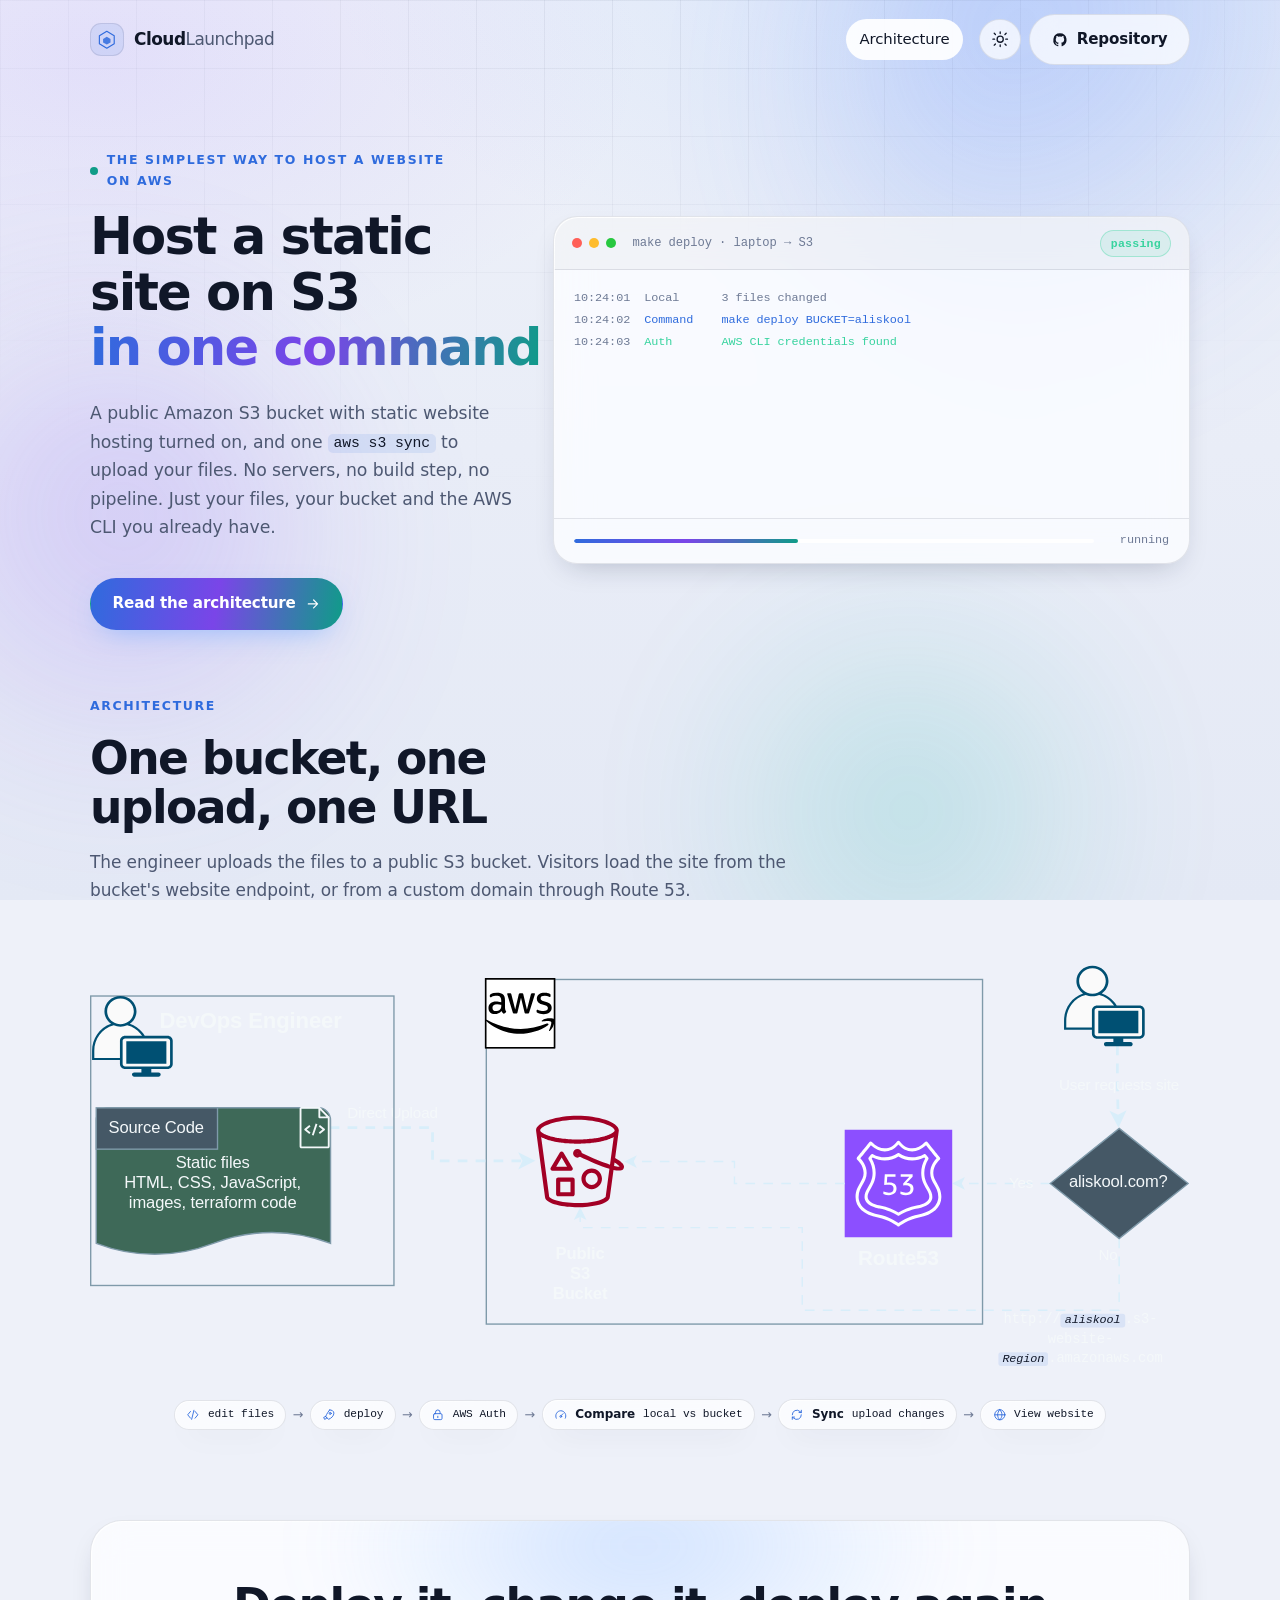
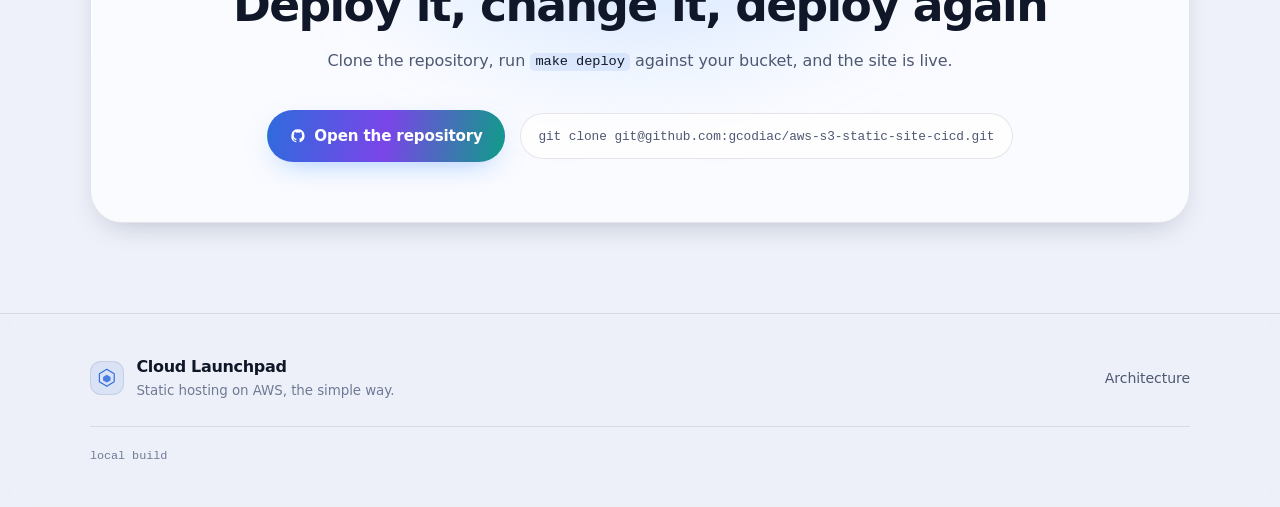
==== index.html @ 5f074f48 "feat: rewrite the site for direct S3 hosting Drop the Terraform, CloudFront and GitHub Actions conte" ====
<!DOCTYPE html>
<html lang="en" data-theme="dark">
<head>
  <meta charset="utf-8">
  <meta name="viewport" content="width=device-width, initial-scale=1">
  <title>Cloud Launchpad — Host a static site on S3 in one command</title>
  <meta name="description" content="Cloud Launchpad is a static site hosted on a public Amazon S3 bucket and deployed straight from your terminal with the AWS CLI.">
  <meta name="color-scheme" content="dark light">
  <meta name="theme-color" content="#070b16">

  <meta property="og:type" content="website">
  <meta property="og:title" content="Cloud Launchpad">
  <meta property="og:description" content="A static site hosted on a public S3 bucket and deployed with a single aws s3 sync command.">
  <meta property="og:image" content="assets/images/og-cover.png">
  <meta name="twitter:card" content="summary_large_image">

  <link rel="icon" href="assets/icons/favicon.svg" type="image/svg+xml">
  <link rel="stylesheet" href="css/styles.css">

  <!-- Resolve the theme before first paint so there is no flash of the wrong
       colour scheme. The full behaviour lives in js/app.js. -->
  <script>
    (function () {
      try {
        var stored = localStorage.getItem('cloud-launchpad:theme');
        var light = stored ? stored === 'light'
                           : window.matchMedia('(prefers-color-scheme: light)').matches;
        document.documentElement.setAttribute('data-theme', light ? 'light' : 'dark');
      } catch (e) { /* storage unavailable — keep the default */ }
    })();
  </script>
</head>
<body>
  <a class="skip-link" href="#main">Skip to main content</a>

  <!-- Icon sprite: every icon on the page is defined once and referenced with <use>. -->
  <svg class="sprite" aria-hidden="true" focusable="false" xmlns="http://www.w3.org/2000/svg">
    <symbol id="i-rocket" viewBox="0 0 24 24" fill="none" stroke="currentColor" stroke-width="1.6" stroke-linecap="round" stroke-linejoin="round">
      <path d="M13.5 3.5C17 3 21 5.5 21 9c0 5-4.5 9-9.5 11L9 17.5 6.5 15C8.5 10 12 5 13.5 3.5Z"/>
      <circle cx="14.5" cy="9.5" r="1.8"/><path d="M6.5 15 3 16.5 4.5 20l3.2-1.4M6.5 15l2.5 2.5"/>
    </symbol>
    <symbol id="i-shield" viewBox="0 0 24 24" fill="none" stroke="currentColor" stroke-width="1.6" stroke-linecap="round" stroke-linejoin="round">
      <path d="M12 3 5 6v5.5c0 4.3 2.9 8.2 7 9.5 4.1-1.3 7-5.2 7-9.5V6l-7-3Z"/><path d="m9 12 2 2 4-4"/>
    </symbol>
    <symbol id="i-globe" viewBox="0 0 24 24" fill="none" stroke="currentColor" stroke-width="1.6" stroke-linecap="round" stroke-linejoin="round">
      <circle cx="12" cy="12" r="9"/><path d="M3 12h18M12 3c2.5 2.6 3.8 5.7 3.8 9S14.5 18.4 12 21c-2.5-2.6-3.8-5.7-3.8-9S9.5 5.6 12 3Z"/>
    </symbol>
    <symbol id="i-code" viewBox="0 0 24 24" fill="none" stroke="currentColor" stroke-width="1.6" stroke-linecap="round" stroke-linejoin="round">
      <path d="m8 6-5 6 5 6M16 6l5 6-5 6M14 4l-4 16"/>
    </symbol>
    <symbol id="i-loop" viewBox="0 0 24 24" fill="none" stroke="currentColor" stroke-width="1.6" stroke-linecap="round" stroke-linejoin="round">
      <path d="M4 12a8 8 0 0 1 13.7-5.7L20 8M20 12a8 8 0 0 1-13.7 5.7L4 16"/><path d="M20 4v4h-4M4 20v-4h4"/>
    </symbol>
    <symbol id="i-lock" viewBox="0 0 24 24" fill="none" stroke="currentColor" stroke-width="1.6" stroke-linecap="round" stroke-linejoin="round">
      <rect x="4.5" y="10" width="15" height="10.5" rx="2.2"/><path d="M8 10V7.5a4 4 0 0 1 8 0V10M12 14.5v2.5"/>
    </symbol>
    <symbol id="i-gauge" viewBox="0 0 24 24" fill="none" stroke="currentColor" stroke-width="1.6" stroke-linecap="round" stroke-linejoin="round">
      <path d="M4 18a9 9 0 1 1 16 0"/><path d="m12 14 4-4"/><circle cx="12" cy="15" r="1.6"/>
    </symbol>
    <symbol id="i-branch" viewBox="0 0 24 24" fill="none" stroke="currentColor" stroke-width="1.6" stroke-linecap="round" stroke-linejoin="round">
      <circle cx="7" cy="5.5" r="2.2"/><circle cx="7" cy="18.5" r="2.2"/><circle cx="17" cy="9" r="2.2"/>
      <path d="M7 7.7v8.6M17 11.2c0 3-2.6 4.1-5.3 4.6"/>
    </symbol>
    <symbol id="i-sun" viewBox="0 0 24 24" fill="none" stroke="currentColor" stroke-width="1.7" stroke-linecap="round">
      <circle cx="12" cy="12" r="4"/><path d="M12 2.5v2.2M12 19.3v2.2M4.2 4.2l1.6 1.6M18.2 18.2l1.6 1.6M2.5 12h2.2M19.3 12h2.2M4.2 19.8l1.6-1.6M18.2 5.8l1.6-1.6"/>
    </symbol>
    <symbol id="i-moon" viewBox="0 0 24 24" fill="none" stroke="currentColor" stroke-width="1.7" stroke-linecap="round" stroke-linejoin="round">
      <path d="M20 14.5A8.5 8.5 0 0 1 9.5 4a8.5 8.5 0 1 0 10.5 10.5Z"/>
    </symbol>
    <symbol id="i-arrow" viewBox="0 0 24 24" fill="none" stroke="currentColor" stroke-width="1.8" stroke-linecap="round" stroke-linejoin="round">
      <path d="M5 12h13M13 6l6 6-6 6"/>
    </symbol>
    <symbol id="i-github" viewBox="0 0 24 24" fill="currentColor">
      <path d="M12 2a10 10 0 0 0-3.16 19.49c.5.09.68-.22.68-.48v-1.7c-2.78.6-3.37-1.34-3.37-1.34-.45-1.16-1.11-1.47-1.11-1.47-.91-.62.07-.61.07-.61 1 .07 1.53 1.03 1.53 1.03.9 1.53 2.36 1.09 2.94.83.09-.65.35-1.09.63-1.34-2.22-.25-4.56-1.11-4.56-4.94 0-1.09.39-1.98 1.03-2.68-.1-.25-.45-1.27.1-2.65 0 0 .84-.27 2.75 1.02a9.5 9.5 0 0 1 5 0c1.91-1.29 2.75-1.02 2.75-1.02.55 1.38.2 2.4.1 2.65.64.7 1.03 1.59 1.03 2.68 0 3.84-2.34 4.68-4.57 4.93.36.31.68.92.68 1.85v2.74c0 .27.18.58.69.48A10 10 0 0 0 12 2Z"/>
    </symbol>
  </svg>

  <div class="aurora" aria-hidden="true">
    <span class="aurora__blob aurora__blob--a"></span>
    <span class="aurora__blob aurora__blob--b"></span>
    <span class="aurora__blob aurora__blob--c"></span>
    <span class="aurora__grid"></span>
  </div>

  <header class="site-header" id="top">
    <div class="shell site-header__inner">
      <a class="brand" href="#top" aria-label="Cloud Launchpad, back to top">
        <span class="brand__mark" aria-hidden="true">
          <svg viewBox="0 0 32 32" fill="none" aria-hidden="true">
            <path d="M16 3.5 27 10v12L16 28.5 5 22V10l11-6.5Z" stroke="currentColor" stroke-width="1.7" stroke-linejoin="round"/>
            <path d="M16 11.5 21.5 15v5L16 23l-5.5-3v-5L16 11.5Z" fill="currentColor" opacity=".85"/>
          </svg>
        </span>
        <span class="brand__text">Cloud<span>Launchpad</span></span>
      </a>

      <nav class="nav" id="primary-nav" aria-label="Primary">
        <a href="#architecture">Architecture</a>
      </nav>

      <div class="site-header__actions">
        <button class="icon-btn" id="theme-toggle" type="button" aria-label="Switch to light theme" aria-pressed="false">
          <svg class="icon icon--sun" aria-hidden="true"><use href="#i-sun"></use></svg>
          <svg class="icon icon--moon" aria-hidden="true"><use href="#i-moon"></use></svg>
        </button>
        <a class="btn btn--ghost hide-sm" href="https://github.com/gcodiac/aws-s3-static-site-cicd" rel="noopener">
          <svg class="icon" aria-hidden="true"><use href="#i-github"></use></svg>
          <span>Repository</span>
        </a>
        <button class="icon-btn nav-toggle" id="nav-toggle" type="button" aria-expanded="false" aria-controls="primary-nav" aria-label="Open navigation">
          <span class="nav-toggle__bars" aria-hidden="true"><i></i><i></i><i></i></span>
        </button>
      </div>
    </div>
  </header>

  <main id="main">

    <!-- ───────────────────────── Hero ───────────────────────── -->
    <section class="hero" aria-labelledby="hero-title">
      <div class="shell hero__inner">
        <div class="hero__copy reveal">
          <p class="eyebrow"><span class="pulse" aria-hidden="true"></span> The simplest way to host a website on AWS</p>
          <h1 id="hero-title">
            Host a static site on S3
            <span class="gradient-text">in&nbsp;one&nbsp;command</span>
          </h1>
          <p class="lede">
            A public Amazon S3 bucket with static website hosting turned on, and one
            <code>aws s3 sync</code> to upload your files. No servers, no build step, no pipeline.
            Just your files, your bucket and the AWS CLI you already have.
          </p>
          <div class="hero__cta">
            <a class="btn btn--primary" href="#architecture">
              <span>Read the architecture</span>
              <svg class="icon" aria-hidden="true"><use href="#i-arrow"></use></svg>
            </a>
          </div>
        </div>

        <div class="hero__visual reveal" data-reveal-delay="120">
          <div class="glass console" data-tilt>
            <div class="console__chrome">
              <span class="dot dot--red"></span><span class="dot dot--amber"></span><span class="dot dot--green"></span>
              <span class="console__title">make deploy · laptop → S3</span>
              <span class="badge badge--ok">passing</span>
            </div>
            <pre class="console__body" id="deploy-log" aria-live="polite" aria-label="Simulated deployment log"></pre>
            <div class="console__foot">
              <div class="progress"><span class="progress__bar" id="deploy-progress"></span></div>
              <span class="console__meta" id="deploy-status">idle</span>
            </div>
          </div>
        </div>
      </div>
    </section>

    <!-- ───────────────────────── Architecture ───────────────────────── -->
    <section class="section" id="architecture" aria-labelledby="architecture-title">
      <div class="shell">
        <header class="section__head reveal">
          <p class="eyebrow">Architecture</p>
          <h2 id="architecture-title">One bucket, one upload, one URL</h2>
          <p class="section__sub">
            The engineer uploads the files to a public S3 bucket. Visitors load the site from the
            bucket's website endpoint, or from a custom domain through Route 53.
          </p>
        </header>

        <figure class="arch__figure reveal">
          <div class="diagram--img" id="arch-diagram" role="button" tabindex="0" aria-label="Enlarge the architecture diagram" title="Click to enlarge">
            <img src="assets/images/architecture.svg" width="798" height="292" loading="lazy"
                 alt="Architecture: a DevOps engineer uploads static files directly to a public S3 bucket. A visitor requests the site, either through Route 53 for a custom domain or straight to the S3 website endpoint.">
          </div>
        </figure>

        <ul class="pills reveal" role="list">
          <li class="pill glass">
            <svg class="icon" aria-hidden="true"><use href="#i-code"></use></svg>
            <span>edit files</span>
          </li>
          <li class="pill-arrow" aria-hidden="true">→</li>
          <li class="pill glass">
            <svg class="icon" aria-hidden="true"><use href="#i-rocket"></use></svg>
            <span>deploy</span>
          </li>
          <li class="pill-arrow" aria-hidden="true">→</li>
          <li class="pill glass">
            <svg class="icon" aria-hidden="true"><use href="#i-lock"></use></svg>
            <span>AWS Auth</span>
          </li>
          <li class="pill-arrow" aria-hidden="true">→</li>
          <li class="pill glass">
            <svg class="icon" aria-hidden="true"><use href="#i-gauge"></use></svg>
            <b>Compare</b><span>local vs bucket</span>
          </li>
          <li class="pill-arrow" aria-hidden="true">→</li>
          <li class="pill glass">
            <svg class="icon" aria-hidden="true"><use href="#i-loop"></use></svg>
            <b>Sync</b><span>upload changes</span>
          </li>
          <li class="pill-arrow" aria-hidden="true">→</li>
          <li class="pill glass">
            <svg class="icon" aria-hidden="true"><use href="#i-globe"></use></svg>
            <span>View website</span>
          </li>
      
        </ul>
      </div>
    </section>

    <!-- ───────────────────────── CTA ───────────────────────── -->
    <section class="cta" aria-labelledby="cta-title">
      <div class="shell">
        <div class="glass cta__panel reveal">
          <span class="cta__glow" aria-hidden="true"></span>
          <h2 id="cta-title">Deploy it, change it, deploy again</h2>
          <p>Clone the repository, run <code>make deploy</code> against your bucket, and the site is live.</p>
          <div class="cta__actions">
            <a class="btn btn--primary" href="https://github.com/gcodiac/aws-s3-static-site-cicd" rel="noopener">
              <svg class="icon" aria-hidden="true"><use href="#i-github"></use></svg>
              <span>Open the repository</span>
            </a>
            <code class="cta__code mono">git clone git@github.com:gcodiac/aws-s3-static-site-cicd.git</code>
          </div>
        </div>
      </div>
    </section>
  </main>

  <footer class="site-footer">
    <div class="shell site-footer__inner">
      <div class="site-footer__brand">
        <span class="brand__mark" aria-hidden="true">
          <svg viewBox="0 0 32 32" fill="none" aria-hidden="true">
            <path d="M16 3.5 27 10v12L16 28.5 5 22V10l11-6.5Z" stroke="currentColor" stroke-width="1.7" stroke-linejoin="round"/>
            <path d="M16 11.5 21.5 15v5L16 23l-5.5-3v-5L16 11.5Z" fill="currentColor" opacity=".85"/>
          </svg>
        </span>
        <div>
          <p class="site-footer__title">Cloud Launchpad</p>
          <p class="site-footer__note">Static hosting on AWS, the simple way.</p>
        </div>
      </div>

      <nav class="site-footer__nav" aria-label="Footer">
        <a href="#architecture">Architecture</a>
      </nav>

      <p class="site-footer__build mono" id="build-info">local build</p>
    </div>
  </footer>

  <script src="js/app.js" defer></script>
</body>
</html>
---- css/styles.css ----
/* ==========================================================================
   Cloud Launchpad — stylesheet
   Hand-written CSS, no framework, no build step. Loaded as a single file so
   the deployment story stays honest: what is in the repository is what the
   edge serves.

   Contents
     1.  Design tokens
     2.  Reset & base
     3.  Layout primitives
     4.  Background (aurora)
     5.  Glass surfaces
     6.  Buttons & controls
     7.  Header & navigation
     8.  Hero
     9.  Stats
     10. Cards
     11. Flow
     12. Architecture diagram
     13. Tech grid
     14. Call to action
     15. Footer
     16. Reveal animations
     17. Responsive
     18. Reduced motion & print
   ========================================================================== */

/* 1. Design tokens ------------------------------------------------------- */

:root {
  --bg:            #070b16;
  --bg-deep:       #04060e;
  --surface:       rgba(255, 255, 255, 0.045);
  --surface-solid: #0e1424;
  --surface-hi:    rgba(255, 255, 255, 0.075);
  --border:        rgba(255, 255, 255, 0.10);
  --border-hi:     rgba(255, 255, 255, 0.20);

  --text:          #e9edfa;
  --text-muted:    #98a3bd;
  --text-faint:    #6b7793;

  --brand:         #6ea8ff;
  --brand-2:       #a37bff;
  --brand-3:       #3fe0c5;
  --brand-soft:    rgba(110, 168, 255, 0.14);

  --ok:            #38d39f;
  --warn:          #f5b544;
  --danger:        #ff6b81;

  --gradient:      linear-gradient(100deg, #6ea8ff 0%, #a37bff 48%, #3fe0c5 100%);
  --gradient-soft: linear-gradient(140deg, rgba(110,168,255,.16), rgba(163,123,255,.10) 45%, rgba(63,224,197,.10));

  --shadow-sm:     0 1px 2px rgba(2, 6, 20, .30);
  --shadow-md:     0 12px 32px -12px rgba(2, 6, 20, .65);
  --shadow-lg:     0 34px 70px -28px rgba(2, 6, 20, .85);
  --glow:          0 0 0 1px rgba(110,168,255,.22), 0 18px 48px -20px rgba(110,168,255,.45);

  --radius-sm:  10px;
  --radius:     16px;
  --radius-lg:  24px;
  --radius-xl:  32px;

  --shell:      1180px;
  --gutter:     clamp(1.25rem, 4vw, 2.5rem);
  --section-y:  clamp(3.75rem, 7vw, 6.25rem);

  --font: ui-sans-serif, system-ui, -apple-system, "Segoe UI", Roboto, "Helvetica Neue",
          "Noto Sans", "Liberation Sans", Arial, sans-serif;
  --mono: ui-monospace, "SF Mono", "JetBrains Mono", "Cascadia Code", "Fira Code",
          Menlo, Consolas, "Liberation Mono", monospace;

  --ease:      cubic-bezier(.22, .61, .36, 1);
  --ease-out:  cubic-bezier(.16, 1, .3, 1);

  --blur:      18px;
  color-scheme: dark;
}

[data-theme="light"] {
  --bg:            #eef1f9;
  --bg-deep:       #e4e9f5;
  --surface:       rgba(255, 255, 255, 0.72);
  --surface-solid: #ffffff;
  --surface-hi:    rgba(255, 255, 255, 0.92);
  --border:        rgba(18, 28, 56, 0.10);
  --border-hi:     rgba(18, 28, 56, 0.20);

  --text:          #101728;
  --text-muted:    #4d5872;
  --text-faint:    #6e7a95;

  --brand:         #2f6bdd;
  --brand-2:       #7a45e8;
  --brand-3:       #0f9c88;
  --brand-soft:    rgba(47, 107, 221, 0.10);

  --gradient:      linear-gradient(100deg, #2f6bdd 0%, #7a45e8 50%, #0f9c88 100%);
  --gradient-soft: linear-gradient(140deg, rgba(47,107,221,.10), rgba(122,69,232,.07) 45%, rgba(15,156,136,.08));

  --shadow-sm:     0 1px 2px rgba(16, 24, 56, .06);
  --shadow-md:     0 12px 30px -14px rgba(16, 24, 56, .28);
  --shadow-lg:     0 34px 70px -30px rgba(16, 24, 56, .34);
  --glow:          0 0 0 1px rgba(47,107,221,.18), 0 18px 44px -22px rgba(47,107,221,.40);

  color-scheme: light;
}

/* 2. Reset & base -------------------------------------------------------- */

*, *::before, *::after { box-sizing: border-box; }

html {
  -webkit-text-size-adjust: 100%;
  scroll-behavior: smooth;
  scroll-padding-top: 6rem;
}

body {
  margin: 0;
  min-height: 100vh;
  background: var(--bg);
  color: var(--text);
  font-family: var(--font);
  font-size: 1rem;
  line-height: 1.65;
  letter-spacing: -0.005em;
  -webkit-font-smoothing: antialiased;
  -moz-osx-font-smoothing: grayscale;
  overflow-x: hidden;
  transition: background-color .45s var(--ease), color .45s var(--ease);
}

h1, h2, h3 {
  margin: 0;
  line-height: 1.08;
  letter-spacing: -0.035em;
  font-weight: 650;
  text-wrap: balance;
}

h1 { font-size: clamp(2.5rem, 5.6vw, 4.15rem); }
h2 { font-size: clamp(1.85rem, 3.6vw, 2.85rem); }
h3 { font-size: 1.075rem; letter-spacing: -0.02em; font-weight: 620; }

p { margin: 0; text-wrap: pretty; }
ul, ol, dl, dd { margin: 0; padding: 0; }
li { list-style: none; }

a { color: inherit; text-decoration: none; }

img, svg { max-width: 100%; }

code, pre, .mono {
  font-family: var(--mono);
  font-size: 0.855em;
  font-variant-ligatures: none;
}

code {
  background: var(--brand-soft);
  border-radius: 5px;
  padding: 0.1em 0.38em;
  color: var(--text);
}

::selection { background: rgba(110, 168, 255, .32); }

:focus-visible {
  outline: 2px solid var(--brand);
  outline-offset: 3px;
  border-radius: 6px;
}

.sprite { position: absolute; width: 0; height: 0; overflow: hidden; }

.icon {
  width: 1.05em;
  height: 1.05em;
  flex: none;
  display: inline-block;
  vertical-align: -0.16em;
}

.skip-link {
  position: absolute;
  left: 50%;
  top: 0.75rem;
  transform: translate(-50%, -160%);
  z-index: 100;
  background: var(--surface-solid);
  border: 1px solid var(--border-hi);
  color: var(--text);
  padding: 0.6rem 1.1rem;
  border-radius: var(--radius-sm);
  font-size: 0.9rem;
  transition: transform .25s var(--ease-out);
}
.skip-link:focus-visible { transform: translate(-50%, 0); }

/* 3. Layout primitives --------------------------------------------------- */

.shell {
  width: 100%;
  max-width: var(--shell);
  margin-inline: auto;
  padding-inline: var(--gutter);
}

.section { padding-block: var(--section-y); position: relative; }

.section--tint::before {
  content: "";
  position: absolute;
  inset: 0;
  background: var(--gradient-soft);
  opacity: .55;
  mask-image: linear-gradient(180deg, transparent, #000 12%, #000 88%, transparent);
  pointer-events: none;
}

.section__head {
  max-width: 44rem;
  margin-bottom: clamp(2.5rem, 5vw, 3.75rem);
}

.section__sub {
  margin-top: 1rem;
  color: var(--text-muted);
  font-size: 1.06rem;
}

.eyebrow {
  display: inline-flex;
  align-items: center;
  gap: .55rem;
  font-size: 0.78rem;
  font-weight: 600;
  letter-spacing: .13em;
  text-transform: uppercase;
  color: var(--brand);
  margin-bottom: 1.1rem;
}

.gradient-text {
  background: var(--gradient);
  -webkit-background-clip: text;
  background-clip: text;
  color: transparent;
}

.pulse {
  width: .5rem; height: .5rem;
  border-radius: 50%;
  background: var(--brand-3);
  box-shadow: 0 0 0 0 rgba(63, 224, 197, .6);
  animation: pulse 2.4s var(--ease) infinite;
}
@keyframes pulse {
  0%   { box-shadow: 0 0 0 0 rgba(63,224,197,.55); }
  70%  { box-shadow: 0 0 0 .55rem rgba(63,224,197,0); }
  100% { box-shadow: 0 0 0 0 rgba(63,224,197,0); }
}

/* 4. Background (aurora) ------------------------------------------------- */

.aurora {
  position: fixed;
  inset: 0;
  z-index: -1;
  overflow: hidden;
  background:
    radial-gradient(1100px 620px at 78% -8%, rgba(110,168,255,.18), transparent 62%),
    radial-gradient(900px 520px at 8% 6%, rgba(163,123,255,.15), transparent 60%),
    linear-gradient(180deg, var(--bg) 0%, var(--bg-deep) 100%);
}

.aurora__blob {
  position: absolute;
  border-radius: 50%;
  filter: blur(90px);
  opacity: .50;
  will-change: transform;
}
.aurora__blob--a {
  width: 46vw; height: 46vw; min-width: 380px; min-height: 380px;
  background: radial-gradient(circle at 30% 30%, #4f7ffb, transparent 68%);
  top: -14vw; right: -10vw;
  animation: drift-a 26s var(--ease) infinite alternate;
}
.aurora__blob--b {
  width: 40vw; height: 40vw; min-width: 320px; min-height: 320px;
  background: radial-gradient(circle at 60% 40%, #8b5cf6, transparent 68%);
  top: 34vh; left: -14vw;
  animation: drift-b 32s var(--ease) infinite alternate;
}
.aurora__blob--c {
  width: 34vw; height: 34vw; min-width: 280px; min-height: 280px;
  background: radial-gradient(circle at 50% 50%, #14b8a6, transparent 66%);
  bottom: -10vw; right: 12vw;
  opacity: .26;
  animation: drift-c 30s var(--ease) infinite alternate;
}
@keyframes drift-a { to { transform: translate3d(-6vw, 7vh, 0) scale(1.14); } }
@keyframes drift-b { to { transform: translate3d(8vw, -6vh, 0) scale(1.10); } }
@keyframes drift-c { to { transform: translate3d(-5vw, -8vh, 0) scale(1.16); } }

.aurora__grid {
  position: absolute;
  inset: 0;
  background-image:
    linear-gradient(to right, rgba(255,255,255,.045) 1px, transparent 1px),
    linear-gradient(to bottom, rgba(255,255,255,.045) 1px, transparent 1px);
  background-size: 68px 68px;
  mask-image: radial-gradient(ellipse 120% 80% at 50% 0%, #000 5%, transparent 72%);
}
[data-theme="light"] .aurora__blob { opacity: .30; }
[data-theme="light"] .aurora__grid {
  background-image:
    linear-gradient(to right, rgba(16,24,56,.055) 1px, transparent 1px),
    linear-gradient(to bottom, rgba(16,24,56,.055) 1px, transparent 1px);
}

/* 5. Glass surfaces ------------------------------------------------------ */

.glass {
  position: relative;
  background: var(--surface);
  border: 1px solid var(--border);
  border-radius: var(--radius-lg);
  backdrop-filter: blur(var(--blur)) saturate(160%);
  -webkit-backdrop-filter: blur(var(--blur)) saturate(160%);
  box-shadow: var(--shadow-md);
}

/* Top highlight — the detail that sells the glass. */
.glass::before {
  content: "";
  position: absolute;
  inset: 0;
  border-radius: inherit;
  padding: 1px;
  background: linear-gradient(160deg, rgba(255,255,255,.28), rgba(255,255,255,0) 42%);
  -webkit-mask: linear-gradient(#000 0 0) content-box, linear-gradient(#000 0 0);
  -webkit-mask-composite: xor;
          mask-composite: exclude;
  pointer-events: none;
}
[data-theme="light"] .glass::before {
  background: linear-gradient(160deg, rgba(255,255,255,.95), rgba(255,255,255,0) 46%);
}

/* 6. Buttons & controls -------------------------------------------------- */

.btn {
  display: inline-flex;
  align-items: center;
  justify-content: center;
  gap: .55rem;
  padding: .78rem 1.35rem;
  border: 1px solid transparent;
  border-radius: 999px;
  font-size: .945rem;
  font-weight: 560;
  letter-spacing: -0.01em;
  cursor: pointer;
  white-space: nowrap;
  transition: transform .22s var(--ease-out), box-shadow .22s var(--ease-out),
              background-color .22s var(--ease), border-color .22s var(--ease);
}
.btn:hover { transform: translateY(-2px); }
.btn:active { transform: translateY(0); }

.btn--primary {
  background: var(--gradient);
  color: #04070f;
  font-weight: 620;
  box-shadow: 0 10px 30px -12px rgba(110,168,255,.75);
}
.btn--primary:hover { box-shadow: 0 18px 40px -14px rgba(110,168,255,.9); }
[data-theme="light"] .btn--primary { color: #fff; }

.btn--ghost {
  background: var(--surface);
  border-color: var(--border);
  color: var(--text);
  backdrop-filter: blur(12px);
  -webkit-backdrop-filter: blur(12px);
}
.btn--ghost:hover { border-color: var(--border-hi); background: var(--surface-hi); }

.icon-btn {
  display: inline-grid;
  place-items: center;
  width: 2.6rem; height: 2.6rem;
  border-radius: 999px;
  border: 1px solid var(--border);
  background: var(--surface);
  color: var(--text);
  cursor: pointer;
  backdrop-filter: blur(12px);
  -webkit-backdrop-filter: blur(12px);
  transition: border-color .2s var(--ease), background-color .2s var(--ease), transform .2s var(--ease-out);
}
.icon-btn:hover { border-color: var(--border-hi); background: var(--surface-hi); transform: translateY(-1px); }
.icon-btn .icon { width: 1.15rem; height: 1.15rem; }

#theme-toggle .icon { grid-area: 1 / 1; transition: opacity .3s var(--ease), transform .4s var(--ease-out); }
#theme-toggle .icon--sun  { opacity: 0; transform: rotate(-70deg) scale(.6); }
#theme-toggle .icon--moon { opacity: 1; transform: none; }
[data-theme="light"] #theme-toggle .icon--sun  { opacity: 1; transform: none; }
[data-theme="light"] #theme-toggle .icon--moon { opacity: 0; transform: rotate(70deg) scale(.6); }

.chip, .badge {
  display: inline-flex;
  align-items: center;
  gap: .35rem;
  padding: .18rem .6rem;
  border-radius: 999px;
  font-family: var(--mono);
  font-size: .72rem;
  font-weight: 600;
  letter-spacing: .02em;
  border: 1px solid var(--border);
  background: var(--surface-hi);
  color: var(--text-muted);
}
.chip--ok, .badge--ok {
  color: var(--ok);
  border-color: rgba(56, 211, 159, .35);
  background: rgba(56, 211, 159, .10);
}

/* 7. Header & navigation ------------------------------------------------- */

.site-header {
  position: sticky;
  top: 0;
  z-index: 50;
  padding-block: .85rem;
  transition: background-color .3s var(--ease), border-color .3s var(--ease), backdrop-filter .3s;
  border-bottom: 1px solid transparent;
}
.site-header.is-stuck {
  background: color-mix(in oklab, var(--bg) 72%, transparent);
  backdrop-filter: blur(16px) saturate(160%);
  -webkit-backdrop-filter: blur(16px) saturate(160%);
  border-bottom-color: var(--border);
}

.site-header__inner {
  display: flex;
  align-items: center;
  gap: 1rem;
}

.brand { display: inline-flex; align-items: center; gap: .65rem; margin-right: auto; }
.brand__mark {
  width: 2.1rem; height: 2.1rem;
  display: grid; place-items: center;
  border-radius: 11px;
  color: var(--brand);
  background: var(--brand-soft);
  border: 1px solid var(--border);
}
.brand__mark svg { width: 1.35rem; height: 1.35rem; }
.brand__text { font-weight: 640; letter-spacing: -0.03em; font-size: 1.06rem; }
.brand__text span { color: var(--text-muted); font-weight: 500; }

.nav { display: flex; gap: .35rem; }
.nav a {
  position: relative;
  padding: .5rem .85rem;
  border-radius: 999px;
  font-size: .93rem;
  color: var(--text-muted);
  transition: color .2s var(--ease), background-color .2s var(--ease);
}
.nav a:hover, .nav a.is-active { color: var(--text); background: var(--surface-hi); }

.site-header__actions { display: flex; align-items: center; gap: .55rem; }

.nav-toggle { display: none; }
.nav-toggle__bars { display: grid; gap: 4px; }
.nav-toggle__bars i {
  display: block; width: 17px; height: 1.6px;
  background: currentColor; border-radius: 2px;
  transition: transform .3s var(--ease-out), opacity .2s var(--ease);
}
.nav-toggle[aria-expanded="true"] .nav-toggle__bars i:nth-child(1) { transform: translateY(5.6px) rotate(45deg); }
.nav-toggle[aria-expanded="true"] .nav-toggle__bars i:nth-child(2) { opacity: 0; }
.nav-toggle[aria-expanded="true"] .nav-toggle__bars i:nth-child(3) { transform: translateY(-5.6px) rotate(-45deg); }

/* 8. Hero ---------------------------------------------------------------- */

.hero { padding-block: clamp(2.5rem, 5.5vw, 4.5rem) clamp(1rem, 2vw, 1.5rem); }

.hero__inner {
  display: grid;
  grid-template-columns: minmax(0, .8fr) minmax(0, 1.2fr);
  gap: clamp(1.5rem, 3vw, 2.5rem);
  align-items: center;
}

.lede {
  margin-top: 1.5rem;
  max-width: 34rem;
  font-size: clamp(1.02rem, 1.35vw, 1.14rem);
  color: var(--text-muted);
}

.hero__cta { display: flex; flex-wrap: wrap; gap: .8rem; margin-top: 2.25rem; }

.hero__trust {
  display: flex;
  flex-wrap: wrap;
  gap: .6rem 1.6rem;
  margin-top: 2.5rem;
  padding-top: 1.75rem;
  border-top: 1px solid var(--border);
  font-size: .88rem;
  color: var(--text-faint);
}
.hero__trust li { display: inline-flex; align-items: center; gap: .5rem; }
.hero__trust .icon { color: var(--brand); }

.hero__visual { display: grid; gap: 1rem; }

/* Console card */
.console { overflow: hidden; }
.console__chrome {
  display: flex;
  align-items: center;
  gap: .45rem;
  padding: .8rem 1.1rem;
  border-bottom: 1px solid var(--border);
  background: rgba(255, 255, 255, .028);
}
[data-theme="light"] .console__chrome { background: rgba(16, 24, 56, .03); }

.dot { width: .62rem; height: .62rem; border-radius: 50%; }
.dot--red   { background: #ff5f57; }
.dot--amber { background: #febc2e; }
.dot--green { background: #28c840; }

.console__title {
  margin-left: .6rem;
  font-family: var(--mono);
  font-size: .76rem;
  color: var(--text-faint);
  overflow: hidden;
  text-overflow: ellipsis;
  white-space: nowrap;
}
.console__chrome .badge { margin-left: auto; }

.console__body {
  margin: 0;
  padding: 1.1rem 1.25rem;
  min-height: 15.5rem;
  font-family: var(--mono);
  font-size: .74rem;
  line-height: 1.85;
  color: var(--text-muted);
  white-space: pre-wrap;
  word-break: break-word;
  overflow: hidden;
}
.console__body .ln { display: block; }
.console__body .t  { color: var(--text-faint); }
.console__body .ok { color: var(--ok); }
.console__body .hl { color: var(--brand); }
.console__body .em { color: var(--text); }
.console__body .cursor {
  display: inline-block;
  width: .5em; height: 1em;
  vertical-align: -.16em;
  background: var(--brand-3);
  animation: blink 1.05s steps(2) infinite;
}
@keyframes blink { 50% { opacity: 0; } }

.console__foot {
  display: flex;
  align-items: center;
  gap: .9rem;
  padding: .75rem 1.25rem;
  border-top: 1px solid var(--border);
}
.progress {
  flex: 1;
  height: 4px;
  border-radius: 999px;
  background: var(--surface-hi);
  overflow: hidden;
}
.progress__bar {
  display: block;
  height: 100%;
  width: 0;
  border-radius: inherit;
  background: var(--gradient);
  transition: width .6s var(--ease-out);
}
.console__meta {
  font-family: var(--mono);
  font-size: .74rem;
  color: var(--text-faint);
  min-width: 8.5ch;
  text-align: right;
}

/* Edge summary card */
.edge-card { padding: .35rem 1.25rem; }
.edge-card__row {
  display: flex;
  align-items: center;
  justify-content: space-between;
  gap: 1rem;
  padding: .7rem 0;
  font-size: .855rem;
}
.edge-card__row + .edge-card__row { border-top: 1px solid var(--border); }
.edge-card__label { color: var(--text-faint); }
.edge-card .mono { color: var(--text-muted); font-size: .78rem; }

/* 9. Stats --------------------------------------------------------------- */

.stats { padding-block: clamp(1rem, 3vw, 2rem) clamp(2rem, 4vw, 3rem); }
.stats__grid {
  display: grid;
  grid-template-columns: repeat(4, minmax(0, 1fr));
  gap: clamp(1rem, 2.5vw, 2rem);
}
.stat {
  padding: 1.35rem 1.25rem;
  border-left: 2px solid var(--border);
}
.stat__value {
  display: block;
  font-size: clamp(1.6rem, 3vw, 2.15rem);
  font-weight: 660;
  letter-spacing: -0.04em;
  background: var(--gradient);
  -webkit-background-clip: text;
  background-clip: text;
  color: transparent;
  font-variant-numeric: tabular-nums;
}
.stat__label {
  display: block;
  margin-top: .3rem;
  font-size: .855rem;
  color: var(--text-faint);
  line-height: 1.45;
}

/* 10. Cards -------------------------------------------------------------- */

.cards {
  display: grid;
  grid-template-columns: repeat(auto-fit, minmax(min(100%, 19rem), 1fr));
  gap: clamp(1rem, 2vw, 1.4rem);
}

.card {
  padding: 1.7rem 1.6rem;
  overflow: hidden;
  transition: transform .35s var(--ease-out), border-color .35s var(--ease), box-shadow .35s var(--ease);
}
.card::after {
  content: "";
  position: absolute;
  inset: 0;
  border-radius: inherit;
  opacity: 0;
  transition: opacity .35s var(--ease);
  background: radial-gradient(320px circle at var(--mx, 50%) var(--my, 0%),
              rgba(110,168,255,.16), transparent 62%);
  pointer-events: none;
}
.card:hover {
  transform: translateY(-4px);
  border-color: var(--border-hi);
  box-shadow: var(--shadow-lg);
}
.card:hover::after { opacity: 1; }

.card__icon {
  display: grid;
  place-items: center;
  width: 2.6rem; height: 2.6rem;
  margin-bottom: 1.15rem;
  border-radius: 13px;
  color: var(--brand);
  background: var(--brand-soft);
  border: 1px solid var(--border);
}
.card__icon .icon { width: 1.3rem; height: 1.3rem; }

.card h3 { margin-bottom: .55rem; }
.card p { color: var(--text-muted); font-size: .935rem; }
.card__meta {
  margin-top: 1.1rem;
  padding-top: .9rem;
  border-top: 1px solid var(--border);
  color: var(--text-faint);
  font-size: .755rem;
  word-break: break-all;
}

/* 11. Flow --------------------------------------------------------------- */

.flow {
  display: grid;
  grid-template-columns: 1fr;
  gap: clamp(.9rem, 1.6vw, 1.15rem);
}
@media (min-width: 40rem)  { .flow { grid-template-columns: repeat(2, minmax(0, 1fr)); } }
@media (min-width: 60rem)  { .flow { grid-template-columns: repeat(3, minmax(0, 1fr)); } }

.flow__step {
  position: relative;
  padding: 1.4rem 1.2rem;
  display: flex;
  flex-direction: column;
  transition: transform .35s var(--ease-out), border-color .35s var(--ease);
}
.flow__step:hover { transform: translateY(-4px); border-color: var(--border-hi); }

/* Connector arrows between steps on wide screens. */
.flow__step::after {
  content: "";
  position: absolute;
  top: 2.35rem;
  right: -1.05rem;
  width: .95rem;
  height: 1px;
  background: linear-gradient(90deg, var(--border-hi), transparent);
}
.flow__step:last-child::after { display: none; }

.flow__index {
  font-family: var(--mono);
  font-size: .78rem;
  font-weight: 700;
  letter-spacing: .06em;
  background: var(--gradient);
  -webkit-background-clip: text;
  background-clip: text;
  color: transparent;
}
.flow__step h3 { margin: .55rem 0 .5rem; }
.flow__step p { color: var(--text-muted); font-size: .89rem; flex: 1; }
.flow__tag {
  display: inline-block;
  margin-top: 1.1rem;
  font-size: .715rem;
  color: var(--text-faint);
  max-width: 100%;
  overflow: hidden;
  text-overflow: ellipsis;
  white-space: nowrap;
}

/* 12. Architecture diagram ----------------------------------------------- */

.arch {
  display: grid;
  grid-template-columns: minmax(0, 1fr) minmax(0, 1fr);
  gap: clamp(2.5rem, 5vw, 4rem);
  align-items: center;
}

.arch__list { display: grid; gap: 1.35rem; margin-top: 2.25rem; }
.arch__list dt {
  display: flex;
  align-items: center;
  gap: .55rem;
  font-weight: 600;
  font-size: .96rem;
}
.arch__list dt .icon { color: var(--brand); }
.arch__list dd {
  margin-top: .3rem;
  padding-left: 1.7rem;
  color: var(--text-muted);
  font-size: .92rem;
}

.arch__figure { margin: 0; }
.diagram { padding: 1.75rem 1.5rem; display: grid; gap: 0; }

.node {
  display: grid;
  gap: .15rem;
  padding: 1.05rem 1.2rem;
  border-radius: var(--radius);
  border: 1px solid var(--border);
  background: var(--surface-hi);
  text-align: center;
  transition: border-color .3s var(--ease), transform .3s var(--ease-out);
}
.node:hover { border-color: var(--border-hi); transform: translateY(-2px); }
.node__kind {
  font-size: .70rem;
  letter-spacing: .11em;
  text-transform: uppercase;
  color: var(--brand);
  font-weight: 650;
}
.node strong { font-size: 1.02rem; letter-spacing: -0.02em; }
.node__meta { font-size: .74rem; color: var(--text-faint); }
.node--origin { border-style: dashed; }

.wire {
  position: relative;
  height: 3rem;
  display: grid;
  place-items: center;
}
.wire::before {
  content: "";
  position: absolute;
  top: 0; bottom: 0;
  width: 1px;
  background: linear-gradient(180deg, var(--border-hi), var(--brand), var(--border-hi));
  opacity: .55;
}
.wire__label {
  position: relative;
  z-index: 1;
  font-size: .68rem;
  padding: .12rem .5rem;
  border-radius: 999px;
  background: var(--surface-solid);
  border: 1px solid var(--border);
  color: var(--text-muted);
}
.wire__packet {
  position: absolute;
  top: 0;
  width: .38rem; height: .38rem;
  border-radius: 50%;
  background: var(--brand-3);
  box-shadow: 0 0 10px 1px var(--brand-3);
  animation: travel 2.6s var(--ease) infinite;
}
.wire:nth-of-type(4) .wire__packet { animation-delay: 1.3s; }
@keyframes travel {
  0%   { transform: translateY(-.2rem); opacity: 0; }
  20%  { opacity: 1; }
  80%  { opacity: 1; }
  100% { transform: translateY(3rem); opacity: 0; }
}

.diagram__blocked {
  display: flex;
  align-items: center;
  gap: .6rem;
  margin-top: 1.35rem;
  padding: .75rem .9rem;
  border-radius: var(--radius-sm);
  border: 1px dashed rgba(255, 107, 129, .35);
  background: rgba(255, 107, 129, .07);
  font-size: .8rem;
  color: var(--text-muted);
}
.diagram__blocked .x {
  display: grid; place-items: center;
  width: 1.25rem; height: 1.25rem;
  flex: none;
  border-radius: 50%;
  background: rgba(255,107,129,.16);
  color: var(--danger);
  font-size: .7rem;
  font-weight: 700;
}

.arch__figure figcaption {
  margin-top: 1rem;
  text-align: center;
  font-size: .82rem;
  color: var(--text-faint);
}

/* 13. Tech grid ---------------------------------------------------------- */

.tech {
  display: grid;
  grid-template-columns: repeat(auto-fit, minmax(min(100%, 14rem), 1fr));
  gap: .85rem;
}
.tech__item {
  display: grid;
  gap: .2rem;
  padding: 1.15rem 1.25rem;
  border-radius: var(--radius);
  transition: transform .3s var(--ease-out), border-color .3s var(--ease);
}
.tech__item:hover { transform: translateY(-3px); border-color: var(--border-hi); }
.tech__item strong { font-size: .95rem; font-weight: 620; letter-spacing: -0.02em; }
.tech__item span { font-size: .82rem; color: var(--text-faint); }

/* 14. Call to action ----------------------------------------------------- */

.cta { padding-block: 0 var(--section-y); }
.cta__panel {
  position: relative;
  overflow: hidden;
  padding: clamp(2.25rem, 5vw, 3.75rem);
  text-align: center;
  border-radius: var(--radius-xl);
}
.cta__glow {
  position: absolute;
  inset: -50% 20% auto;
  height: 22rem;
  background: radial-gradient(ellipse at center, rgba(110,168,255,.30), transparent 68%);
  filter: blur(40px);
  pointer-events: none;
}
.cta__panel h2 { position: relative; }
.cta__panel p {
  position: relative;
  max-width: 42rem;
  margin: 1.1rem auto 0;
  color: var(--text-muted);
}
.cta__actions {
  position: relative;
  display: flex;
  flex-wrap: wrap;
  align-items: center;
  justify-content: center;
  gap: .9rem;
  margin-top: 2.25rem;
}
.cta__code {
  padding: .72rem 1.1rem;
  border-radius: 999px;
  border: 1px solid var(--border);
  background: var(--surface);
  color: var(--text-muted);
  font-size: .8rem;
  overflow-x: auto;
  max-width: 100%;
  white-space: nowrap;
}

/* 15. Footer ------------------------------------------------------------- */

.site-footer {
  border-top: 1px solid var(--border);
  padding-block: 2.5rem;
  background: color-mix(in oklab, var(--bg) 60%, transparent);
  backdrop-filter: blur(10px);
  -webkit-backdrop-filter: blur(10px);
}
.site-footer__inner {
  display: flex;
  flex-wrap: wrap;
  align-items: center;
  gap: 1.5rem 2rem;
}
.site-footer__brand { display: flex; align-items: center; gap: .8rem; margin-right: auto; }
.site-footer__title { font-weight: 620; letter-spacing: -0.02em; }
.site-footer__note { font-size: .84rem; color: var(--text-faint); }
.site-footer__nav { display: flex; flex-wrap: wrap; gap: 1.25rem; font-size: .88rem; color: var(--text-muted); }
.site-footer__nav a:hover { color: var(--text); }
.site-footer__build {
  width: 100%;
  padding-top: 1.25rem;
  border-top: 1px solid var(--border);
  font-size: .74rem;
  color: var(--text-faint);
}

/* 16. Reveal animations -------------------------------------------------- */

.reveal {
  opacity: 0;
  transform: translateY(20px);
  transition: opacity .7s var(--ease-out), transform .7s var(--ease-out);
  transition-delay: var(--reveal-delay, 0ms);
}
.reveal.is-visible { opacity: 1; transform: none; }

/* 17. Responsive --------------------------------------------------------- */

@media (max-width: 1024px) {
  .hero__inner { grid-template-columns: 1fr; }
  .hero__visual { max-width: 34rem; }
  .arch { grid-template-columns: 1fr; }
  .stats__grid { grid-template-columns: repeat(2, minmax(0, 1fr)); }
}

@media (max-width: 860px) {
  .hide-sm { display: none; }
  .nav-toggle { display: inline-grid; }

  .nav {
    position: absolute;
    top: calc(100% + .5rem);
    left: var(--gutter);
    right: var(--gutter);
    flex-direction: column;
    gap: .15rem;
    padding: .6rem;
    border-radius: var(--radius);
    border: 1px solid var(--border);
    background: color-mix(in oklab, var(--bg) 88%, transparent);
    backdrop-filter: blur(18px) saturate(160%);
    -webkit-backdrop-filter: blur(18px) saturate(160%);
    box-shadow: var(--shadow-lg);
    opacity: 0;
    visibility: hidden;
    transform: translateY(-8px);
    transition: opacity .25s var(--ease), transform .25s var(--ease-out), visibility .25s;
  }
  .nav.is-open { opacity: 1; visibility: visible; transform: none; }
  .nav a { padding: .7rem .9rem; border-radius: var(--radius-sm); }

  .site-header { position: sticky; }
  .site-header__inner { position: relative; }

  .flow__step::after { display: none; }
}

@media (max-width: 560px) {
  .stats__grid { grid-template-columns: 1fr; gap: .25rem; }
  .stat { padding: .9rem 1rem; }
  .hero__trust { gap: .55rem 1.1rem; }
  .cta__code { font-size: .7rem; }
  .console__body { font-size: .715rem; padding: 1rem; }
  .site-footer__inner { flex-direction: column; align-items: flex-start; }
  .site-footer__brand { margin-right: 0; }
}

/* 18. Reduced motion & print --------------------------------------------- */

@media (prefers-reduced-motion: reduce) {
  html { scroll-behavior: auto; }
  *, *::before, *::after {
    animation-duration: .001ms !important;
    animation-iteration-count: 1 !important;
    transition-duration: .001ms !important;
  }
  .reveal { opacity: 1; transform: none; }
}

@media print {
  .aurora, .site-header, .console, .edge-card, .cta { display: none; }
  body { background: #fff; color: #000; }
  .glass { border: 1px solid #ccc; box-shadow: none; backdrop-filter: none; }
}

/* Architecture image: the SVG uses light strokes, so it always sits on a dark panel. */
.diagram--img { padding: 0; cursor: zoom-in; }
.diagram--img img { display: block; width: 100%; height: auto; }

/* Flowing dashes along the diagram's connector lines (the SVG file is unchanged). */
.diagram--img svg { display: block; width: 100%; height: auto; }
.diagram--img .connector-line {
  stroke-dasharray: 7 6;
  animation: diagram-flow 1s linear infinite;
}
@keyframes diagram-flow { to { stroke-dashoffset: -13; } }
@media (prefers-reduced-motion: reduce) {
  .diagram--img .connector-line { animation: none; stroke-dasharray: none; }
}

.zoom {
  color-scheme: dark;
  width: min(96vw, 90rem);
  max-width: none;
  padding: 1rem;
  border: 0;
  background: transparent;
  cursor: zoom-out;
}
.zoom::backdrop { background: rgba(5, 8, 16, .88); }
.zoom svg { display: block; width: 100%; height: auto; }

/* Tighten the gap between the hero and the architecture section. */
#architecture { padding-top: clamp(1.5rem, 3vw, 2.5rem); }

/* Deploy steps as pills under the architecture diagram */
.pills {
  display: flex;
  flex-wrap: wrap;
  justify-content: center;
  align-items: center;
  gap: .4rem;
  margin: 2rem auto 0;
}
.pill-arrow { color: var(--text-faint); font-size: .8rem; }
.pill {
  display: inline-flex;
  align-items: center;
  gap: .5rem;
  padding: .3rem .7rem;
  border-radius: 999px;
  font-size: .75rem;
  color: var(--text-dim, inherit);
}
.pill .icon { width: .85rem; height: .85rem; color: var(--brand); flex: none; }
.pill b { font-weight: 600; color: var(--text, inherit); }
.pill span { font-family: var(--font-mono, ui-monospace, monospace); font-size: .7rem; }

.hero h1 { font-size: clamp(2.25rem, 4.2vw, 3.2rem); }
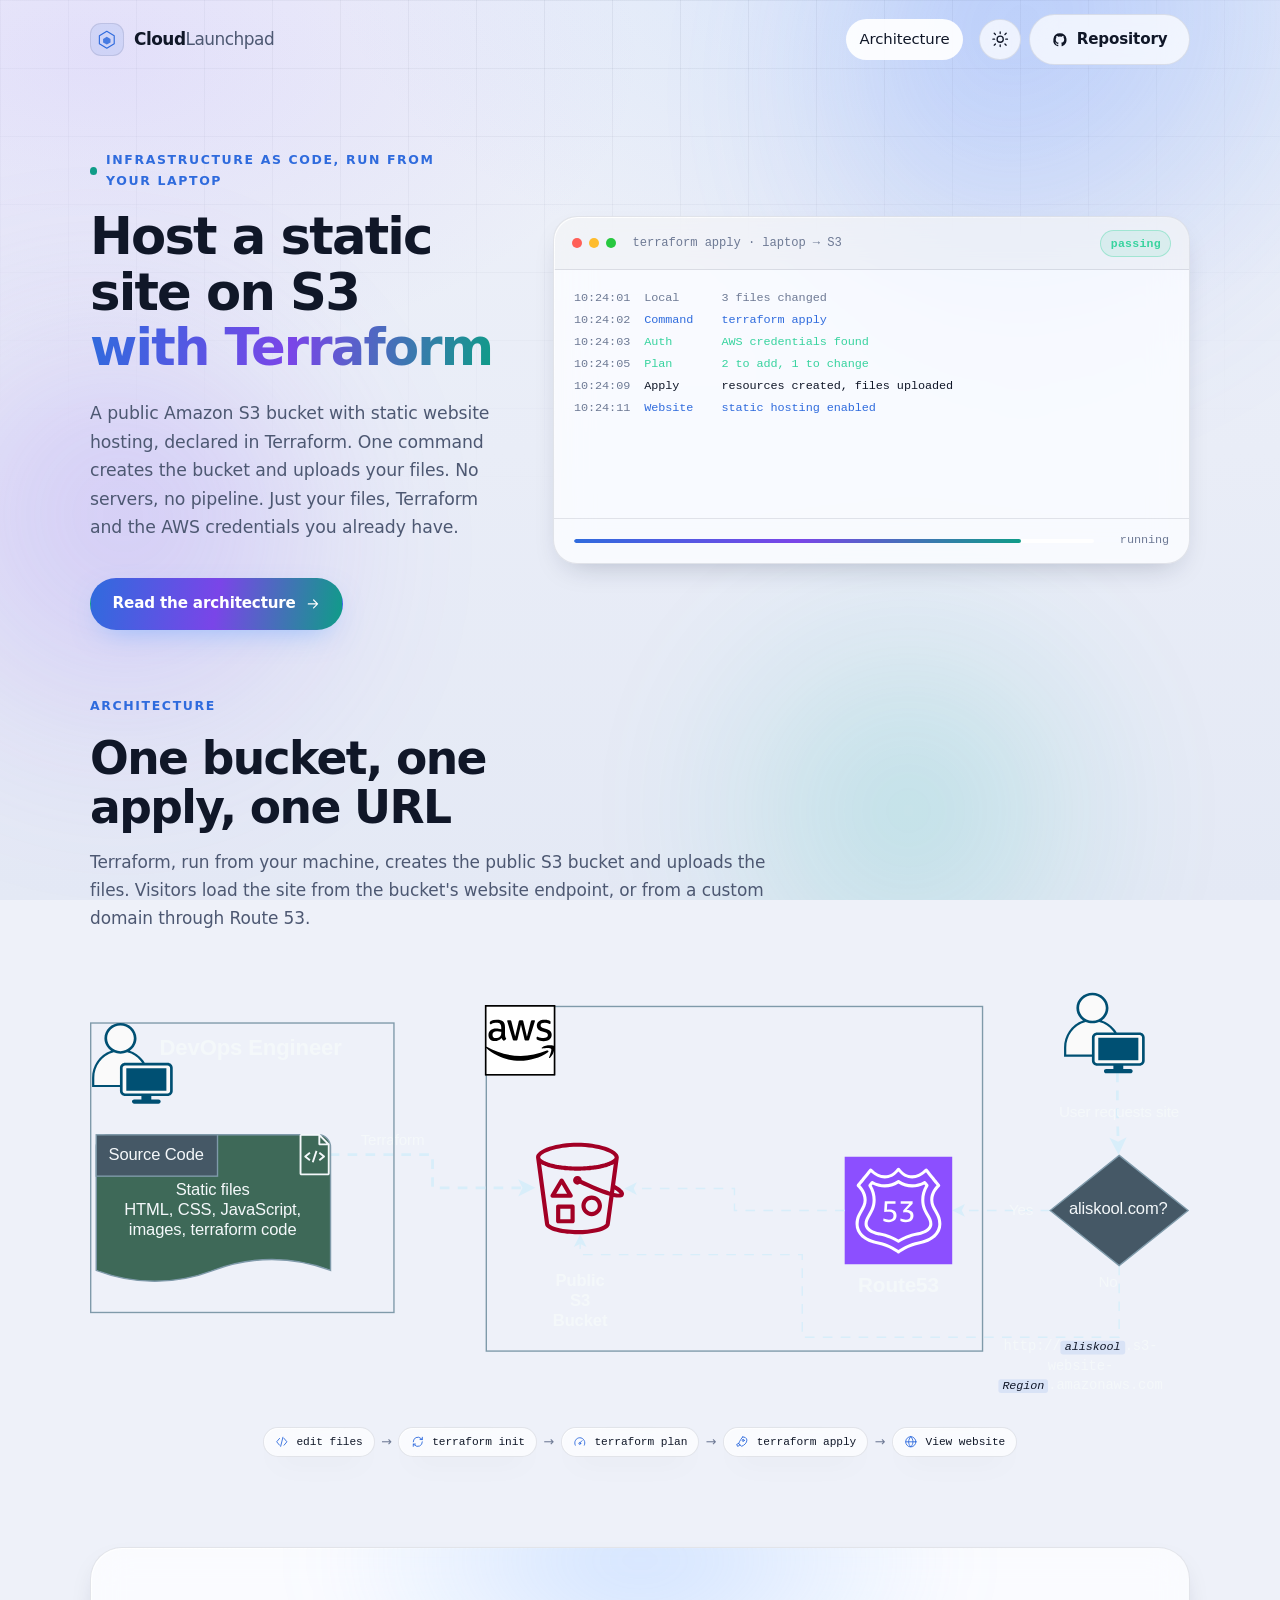
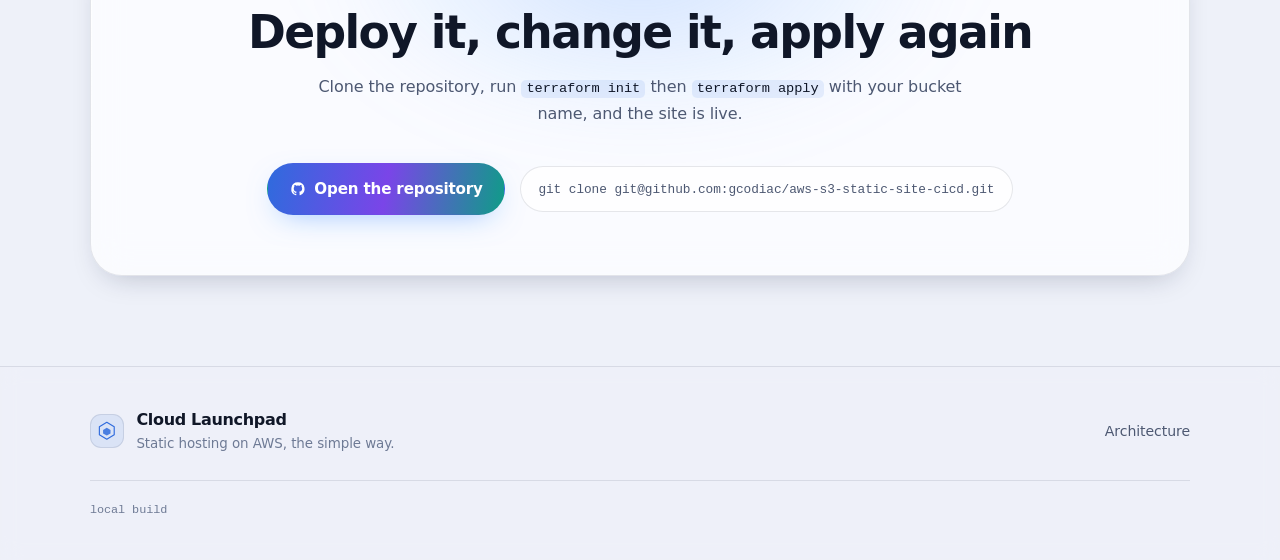
==== commit a5d3cd5b: "feat: add stage 2 start branch for Terraform Update the site, diagram and README for the Terraform s" ====
--- a/index.html
+++ b/index.html
@@ -3,14 +3,14 @@
 <head>
   <meta charset="utf-8">
   <meta name="viewport" content="width=device-width, initial-scale=1">
-  <title>Cloud Launchpad — Host a static site on S3 in one command</title>
-  <meta name="description" content="Cloud Launchpad is a static site hosted on a public Amazon S3 bucket and deployed straight from your terminal with the AWS CLI.">
+  <title>Cloud Launchpad — Host a static site on S3 with Terraform</title>
+  <meta name="description" content="Cloud Launchpad is a static site hosted on a public Amazon S3 bucket and provisioned with Terraform from your terminal.">
   <meta name="color-scheme" content="dark light">
   <meta name="theme-color" content="#070b16">
 
   <meta property="og:type" content="website">
   <meta property="og:title" content="Cloud Launchpad">
-  <meta property="og:description" content="A static site hosted on a public S3 bucket and deployed with a single aws s3 sync command.">
+  <meta property="og:description" content="A static site hosted on a public S3 bucket and created and uploaded with Terraform.">
   <meta property="og:image" content="assets/images/og-cover.png">
   <meta name="twitter:card" content="summary_large_image">
 
@@ -120,15 +120,15 @@
     <section class="hero" aria-labelledby="hero-title">
       <div class="shell hero__inner">
         <div class="hero__copy reveal">
-          <p class="eyebrow"><span class="pulse" aria-hidden="true"></span> The simplest way to host a website on AWS</p>
+          <p class="eyebrow"><span class="pulse" aria-hidden="true"></span> Infrastructure as code, run from your laptop</p>
           <h1 id="hero-title">
             Host a static site on S3
-            <span class="gradient-text">in&nbsp;one&nbsp;command</span>
+            <span class="gradient-text">with&nbsp;Terraform</span>
           </h1>
           <p class="lede">
-            A public Amazon S3 bucket with static website hosting turned on, and one
-            <code>aws s3 sync</code> to upload your files. No servers, no build step, no pipeline.
-            Just your files, your bucket and the AWS CLI you already have.
+            A public Amazon S3 bucket with static website hosting, declared in Terraform.
+            One command creates the bucket and uploads your files. No servers, no pipeline.
+            Just your files, Terraform and the AWS credentials you already have.
           </p>
           <div class="hero__cta">
             <a class="btn btn--primary" href="#architecture">
@@ -142,7 +142,7 @@
           <div class="glass console" data-tilt>
             <div class="console__chrome">
               <span class="dot dot--red"></span><span class="dot dot--amber"></span><span class="dot dot--green"></span>
-              <span class="console__title">make deploy · laptop → S3</span>
+              <span class="console__title">terraform apply · laptop → S3</span>
               <span class="badge badge--ok">passing</span>
             </div>
             <pre class="console__body" id="deploy-log" aria-live="polite" aria-label="Simulated deployment log"></pre>
@@ -160,17 +160,16 @@
       <div class="shell">
         <header class="section__head reveal">
           <p class="eyebrow">Architecture</p>
-          <h2 id="architecture-title">One bucket, one upload, one URL</h2>
+          <h2 id="architecture-title">One bucket, one apply, one URL</h2>
           <p class="section__sub">
-            The engineer uploads the files to a public S3 bucket. Visitors load the site from the
-            bucket's website endpoint, or from a custom domain through Route 53.
+            Terraform, run from your machine, creates the public S3 bucket and uploads the files. Visitors load the site from the bucket's website endpoint, or from a custom domain through Route 53.
           </p>
         </header>
 
         <figure class="arch__figure reveal">
           <div class="diagram--img" id="arch-diagram" role="button" tabindex="0" aria-label="Enlarge the architecture diagram" title="Click to enlarge">
             <img src="assets/images/architecture.svg" width="798" height="292" loading="lazy"
-                 alt="Architecture: a DevOps engineer uploads static files directly to a public S3 bucket. A visitor requests the site, either through Route 53 for a custom domain or straight to the S3 website endpoint.">
+                 alt="Architecture: an engineer runs Terraform to create a public S3 bucket and upload the static files. A visitor requests the site, either through Route 53 for a custom domain or straight to the S3 website endpoint.">
           </div>
         </figure>
 
@@ -181,30 +180,24 @@
           </li>
           <li class="pill-arrow" aria-hidden="true">→</li>
           <li class="pill glass">
+            <svg class="icon" aria-hidden="true"><use href="#i-loop"></use></svg>
+            <span>terraform init</span>
+          </li>
+          <li class="pill-arrow" aria-hidden="true">→</li>
+          <li class="pill glass">
+            <svg class="icon" aria-hidden="true"><use href="#i-gauge"></use></svg>
+            <span>terraform plan</span>
+          </li>
+          <li class="pill-arrow" aria-hidden="true">→</li>
+          <li class="pill glass">
             <svg class="icon" aria-hidden="true"><use href="#i-rocket"></use></svg>
-            <span>deploy</span>
-          </li>
-          <li class="pill-arrow" aria-hidden="true">→</li>
-          <li class="pill glass">
-            <svg class="icon" aria-hidden="true"><use href="#i-lock"></use></svg>
-            <span>AWS Auth</span>
-          </li>
-          <li class="pill-arrow" aria-hidden="true">→</li>
-          <li class="pill glass">
-            <svg class="icon" aria-hidden="true"><use href="#i-gauge"></use></svg>
-            <b>Compare</b><span>local vs bucket</span>
-          </li>
-          <li class="pill-arrow" aria-hidden="true">→</li>
-          <li class="pill glass">
-            <svg class="icon" aria-hidden="true"><use href="#i-loop"></use></svg>
-            <b>Sync</b><span>upload changes</span>
+            <span>terraform apply</span>
           </li>
           <li class="pill-arrow" aria-hidden="true">→</li>
           <li class="pill glass">
             <svg class="icon" aria-hidden="true"><use href="#i-globe"></use></svg>
             <span>View website</span>
           </li>
-      
         </ul>
       </div>
     </section>
@@ -214,8 +207,8 @@
       <div class="shell">
         <div class="glass cta__panel reveal">
           <span class="cta__glow" aria-hidden="true"></span>
-          <h2 id="cta-title">Deploy it, change it, deploy again</h2>
-          <p>Clone the repository, run <code>make deploy</code> against your bucket, and the site is live.</p>
+          <h2 id="cta-title">Deploy it, change it, apply again</h2>
+          <p>Clone the repository, run <code>terraform init</code> then <code>terraform apply</code> with your bucket name, and the site is live.</p>
           <div class="cta__actions">
             <a class="btn btn--primary" href="https://github.com/gcodiac/aws-s3-static-site-cicd" rel="noopener">
               <svg class="icon" aria-hidden="true"><use href="#i-github"></use></svg>
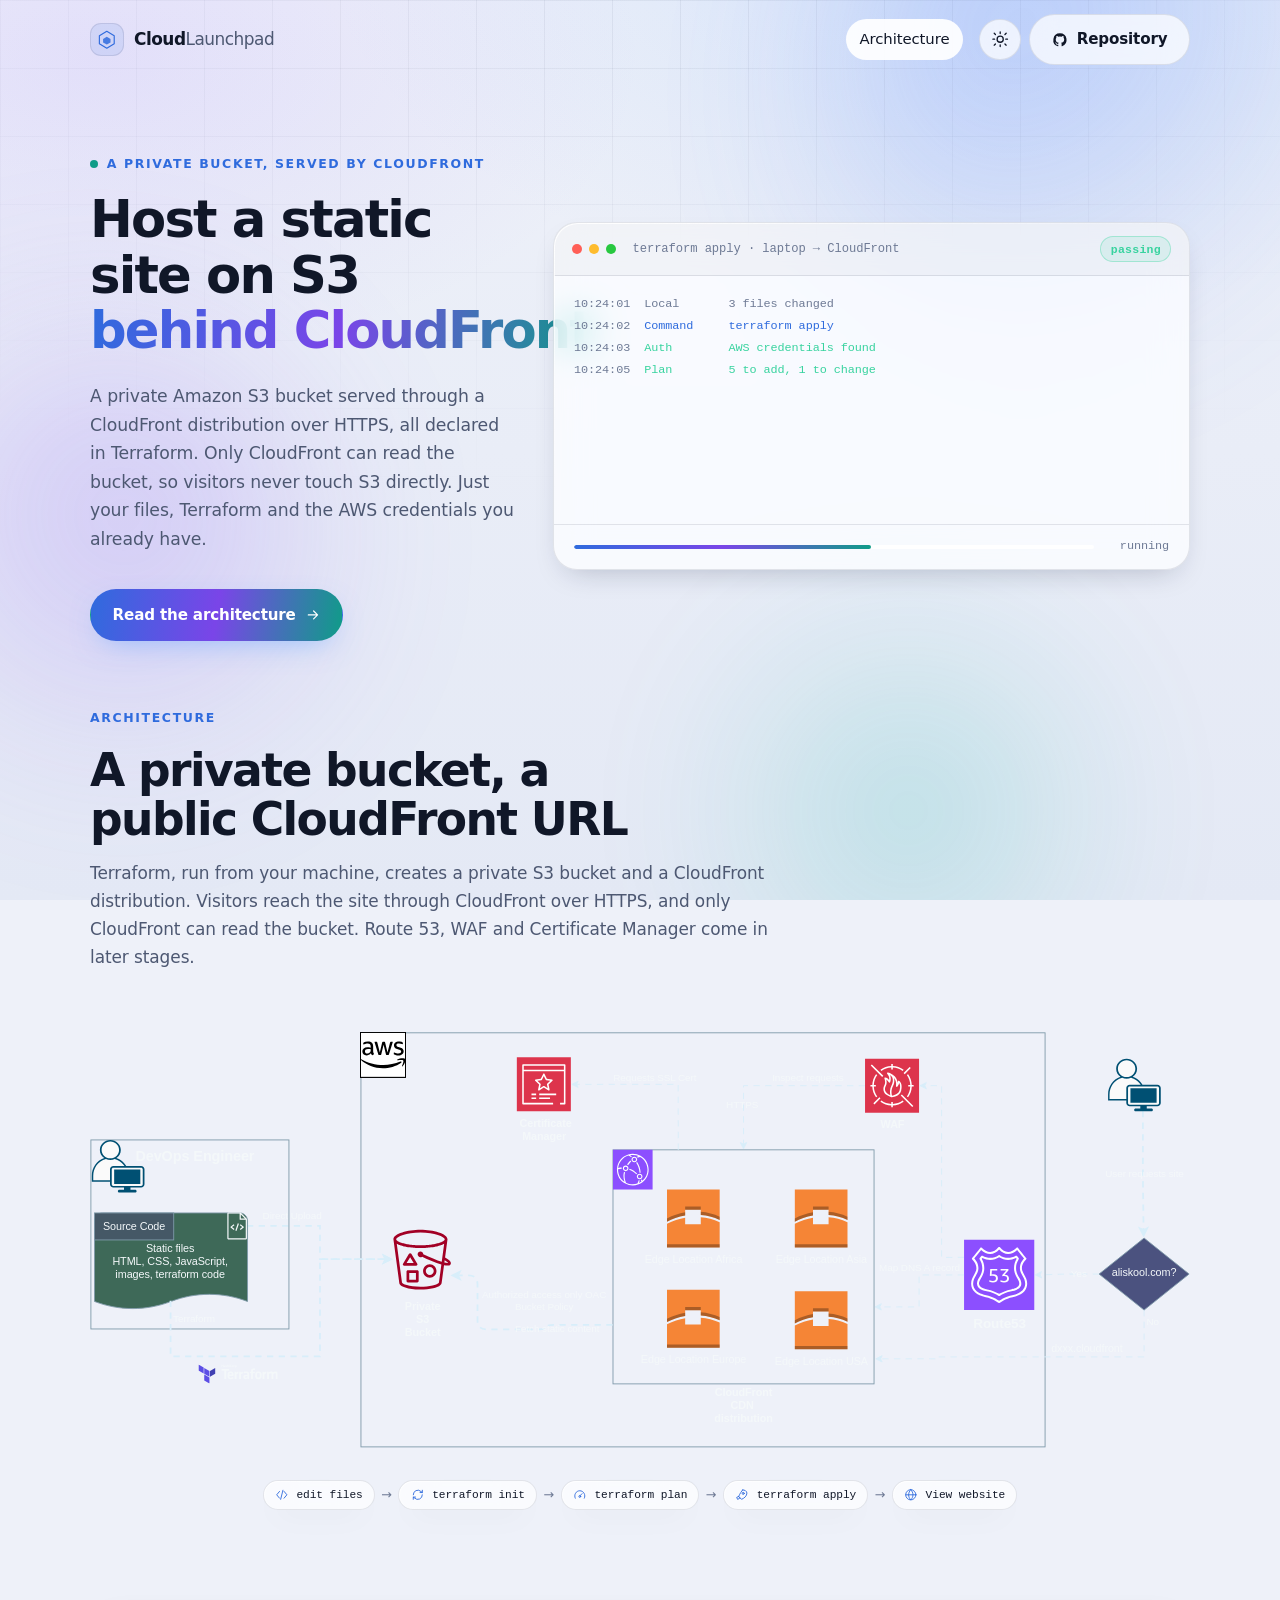
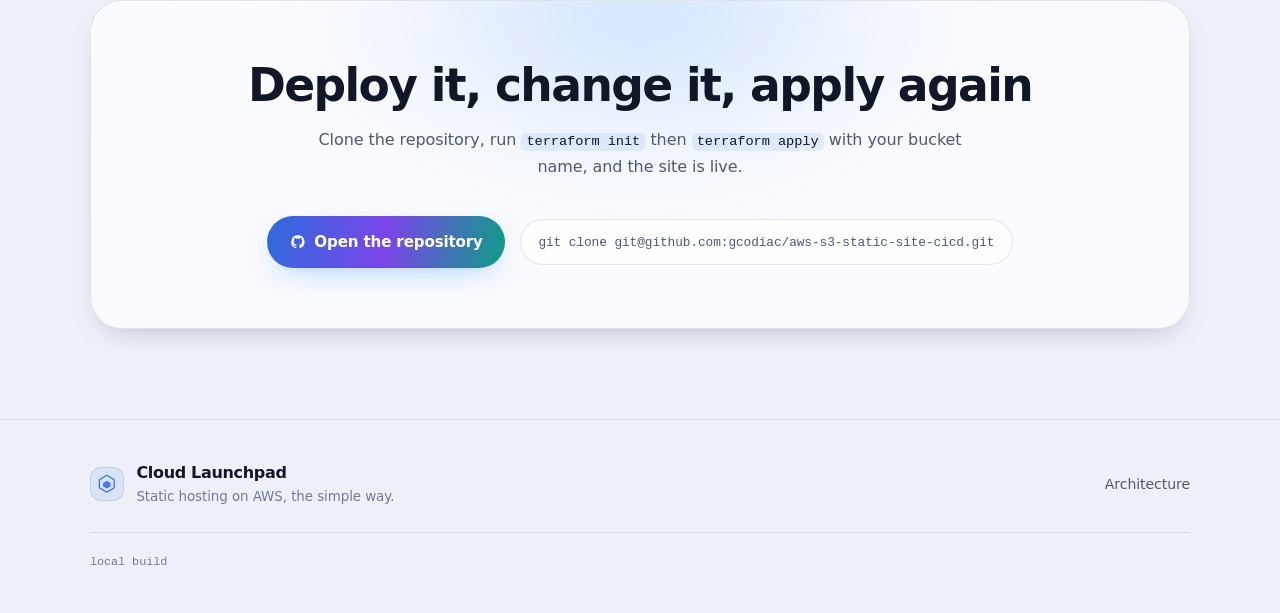
==== commit aee120ea: "docs: update the site wording for S3 and CloudFront" ====
--- a/index.html
+++ b/index.html
@@ -3,14 +3,14 @@
 <head>
   <meta charset="utf-8">
   <meta name="viewport" content="width=device-width, initial-scale=1">
-  <title>Cloud Launchpad — Host a static site on S3 with Terraform</title>
-  <meta name="description" content="Cloud Launchpad is a static site hosted on a public Amazon S3 bucket and provisioned with Terraform from your terminal.">
+  <title>Cloud Launchpad — Host a static site on S3 behind CloudFront</title>
+  <meta name="description" content="Cloud Launchpad is a static site stored in a private Amazon S3 bucket and served worldwide over HTTPS by CloudFront, provisioned with Terraform.">
   <meta name="color-scheme" content="dark light">
   <meta name="theme-color" content="#070b16">
 
   <meta property="og:type" content="website">
   <meta property="og:title" content="Cloud Launchpad">
-  <meta property="og:description" content="A static site hosted on a public S3 bucket and created and uploaded with Terraform.">
+  <meta property="og:description" content="A static site in a private S3 bucket, served over HTTPS by CloudFront and created with Terraform.">
   <meta property="og:image" content="assets/images/og-cover.png">
   <meta name="twitter:card" content="summary_large_image">
 
@@ -120,15 +120,15 @@
     <section class="hero" aria-labelledby="hero-title">
       <div class="shell hero__inner">
         <div class="hero__copy reveal">
-          <p class="eyebrow"><span class="pulse" aria-hidden="true"></span> Infrastructure as code, run from your laptop</p>
+          <p class="eyebrow"><span class="pulse" aria-hidden="true"></span> A private bucket, served by CloudFront</p>
           <h1 id="hero-title">
             Host a static site on S3
-            <span class="gradient-text">with&nbsp;Terraform</span>
+            <span class="gradient-text">behind&nbsp;CloudFront</span>
           </h1>
           <p class="lede">
-            A public Amazon S3 bucket with static website hosting, declared in Terraform.
-            One command creates the bucket and uploads your files. No servers, no pipeline.
-            Just your files, Terraform and the AWS credentials you already have.
+            A private Amazon S3 bucket served through a CloudFront distribution over HTTPS,
+            all declared in Terraform. Only CloudFront can read the bucket, so visitors never
+            touch S3 directly. Just your files, Terraform and the AWS credentials you already have.
           </p>
           <div class="hero__cta">
             <a class="btn btn--primary" href="#architecture">
@@ -142,7 +142,7 @@
           <div class="glass console" data-tilt>
             <div class="console__chrome">
               <span class="dot dot--red"></span><span class="dot dot--amber"></span><span class="dot dot--green"></span>
-              <span class="console__title">terraform apply · laptop → S3</span>
+              <span class="console__title">terraform apply · laptop → CloudFront</span>
               <span class="badge badge--ok">passing</span>
             </div>
             <pre class="console__body" id="deploy-log" aria-live="polite" aria-label="Simulated deployment log"></pre>
@@ -160,16 +160,16 @@
       <div class="shell">
         <header class="section__head reveal">
           <p class="eyebrow">Architecture</p>
-          <h2 id="architecture-title">One bucket, one apply, one URL</h2>
+          <h2 id="architecture-title">A private bucket, a public CloudFront URL</h2>
           <p class="section__sub">
-            Terraform, run from your machine, creates the public S3 bucket and uploads the files. Visitors load the site from the bucket's website endpoint, or from a custom domain through Route 53.
+            Terraform, run from your machine, creates a private S3 bucket and a CloudFront distribution. Visitors reach the site through CloudFront over HTTPS, and only CloudFront can read the bucket. Route 53, WAF and Certificate Manager come in later stages.
           </p>
         </header>
 
         <figure class="arch__figure reveal">
           <div class="diagram--img" id="arch-diagram" role="button" tabindex="0" aria-label="Enlarge the architecture diagram" title="Click to enlarge">
-            <img src="assets/images/architecture.svg" width="798" height="292" loading="lazy"
-                 alt="Architecture: an engineer runs Terraform to create a public S3 bucket and upload the static files. A visitor requests the site, either through Route 53 for a custom domain or straight to the S3 website endpoint.">
+            <img src="assets/images/architecture.svg" width="1222" height="462" loading="lazy"
+                 alt="Architecture: an engineer runs Terraform to create a private S3 bucket and a CloudFront distribution that reads it using Origin Access Control. Visitors request the site through CloudFront over HTTPS. The full platform also shows Route 53, WAF and Certificate Manager.">
           </div>
         </figure>
 
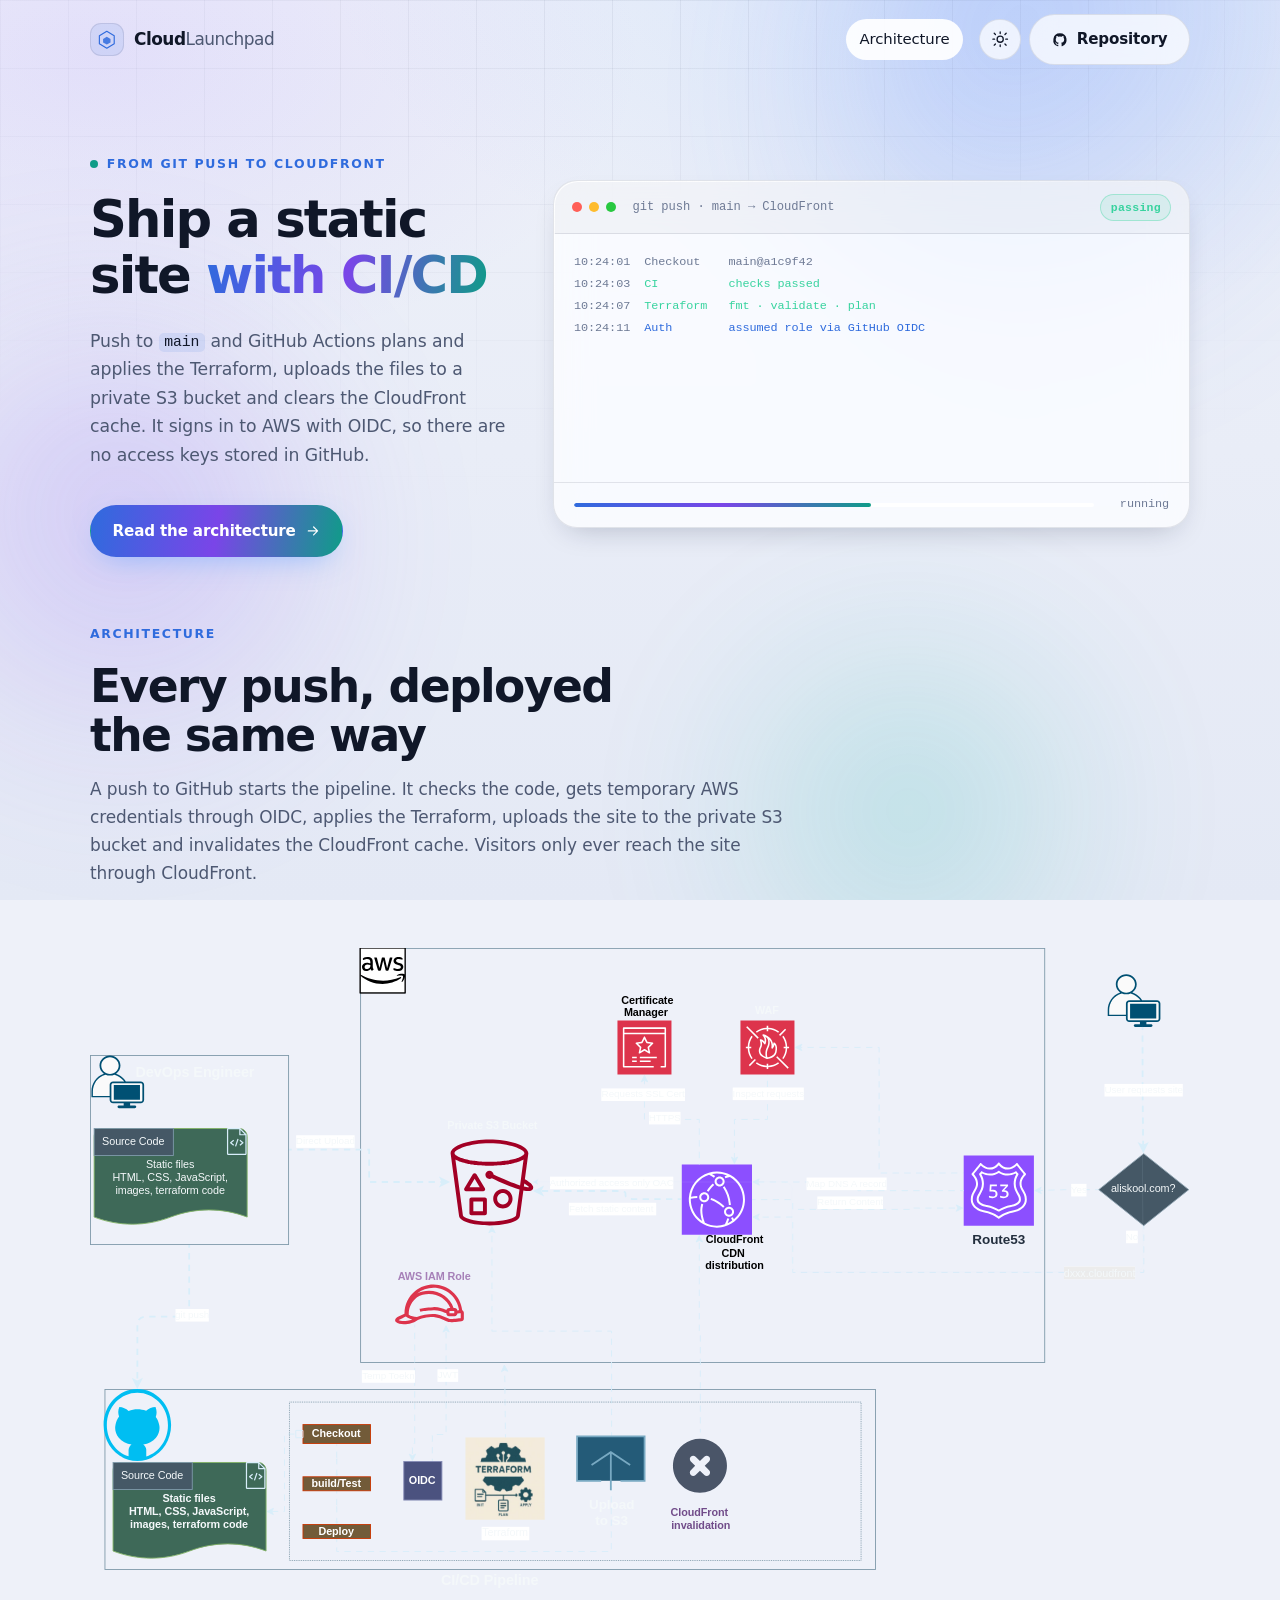
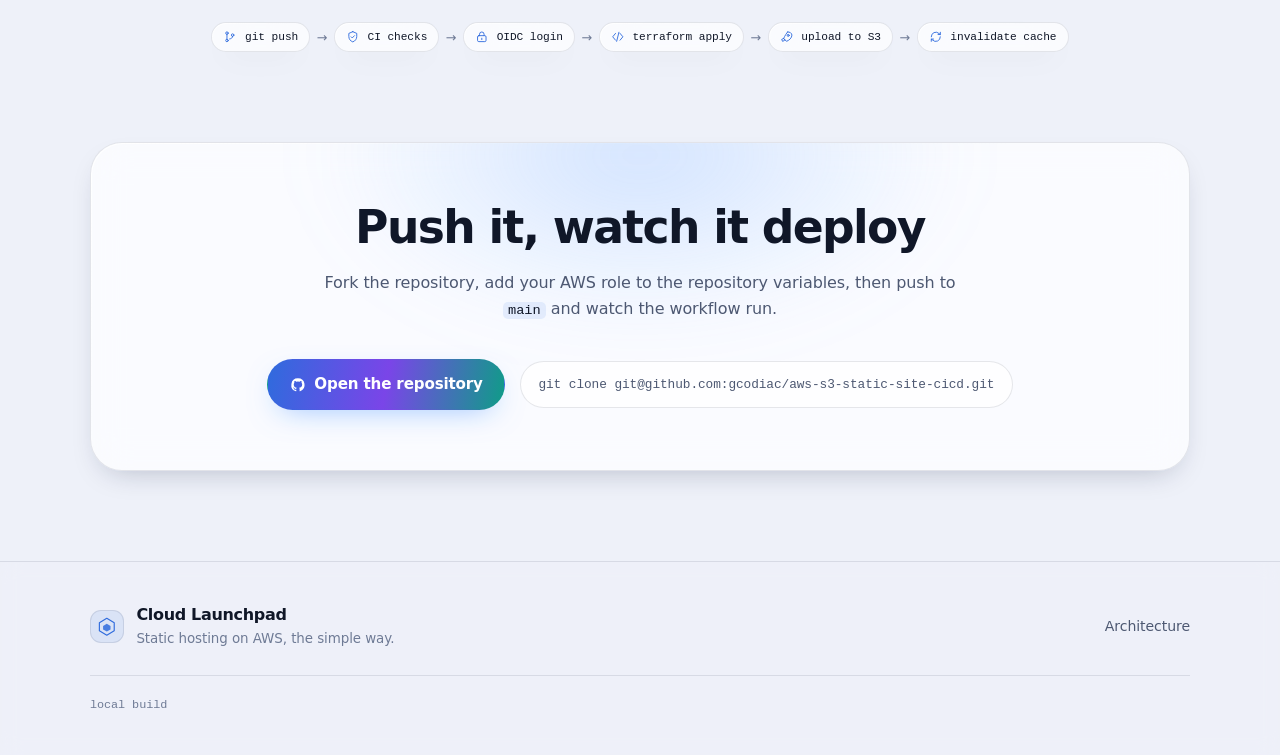
==== commit da528f1c: "docs: update the site wording for the CI/CD pipeline" ====
--- a/index.html
+++ b/index.html
@@ -3,14 +3,14 @@
 <head>
   <meta charset="utf-8">
   <meta name="viewport" content="width=device-width, initial-scale=1">
-  <title>Cloud Launchpad — Host a static site on S3 behind CloudFront</title>
-  <meta name="description" content="Cloud Launchpad is a static site stored in a private Amazon S3 bucket and served worldwide over HTTPS by CloudFront, provisioned with Terraform.">
+  <title>Cloud Launchpad — Ship a static site with CI/CD</title>
+  <meta name="description" content="Cloud Launchpad is a static site in a private Amazon S3 bucket behind CloudFront, deployed by GitHub Actions and Terraform with no stored AWS keys.">
   <meta name="color-scheme" content="dark light">
   <meta name="theme-color" content="#070b16">
 
   <meta property="og:type" content="website">
   <meta property="og:title" content="Cloud Launchpad">
-  <meta property="og:description" content="A static site in a private S3 bucket, served over HTTPS by CloudFront and created with Terraform.">
+  <meta property="og:description" content="A static site on S3 and CloudFront, deployed on every push by GitHub Actions and Terraform using OIDC.">
   <meta property="og:image" content="assets/images/og-cover.png">
   <meta name="twitter:card" content="summary_large_image">
 
@@ -120,15 +120,15 @@
     <section class="hero" aria-labelledby="hero-title">
       <div class="shell hero__inner">
         <div class="hero__copy reveal">
-          <p class="eyebrow"><span class="pulse" aria-hidden="true"></span> A private bucket, served by CloudFront</p>
+          <p class="eyebrow"><span class="pulse" aria-hidden="true"></span> From git push to CloudFront</p>
           <h1 id="hero-title">
-            Host a static site on S3
-            <span class="gradient-text">behind&nbsp;CloudFront</span>
+            Ship a static site
+            <span class="gradient-text">with&nbsp;CI/CD</span>
           </h1>
           <p class="lede">
-            A private Amazon S3 bucket served through a CloudFront distribution over HTTPS,
-            all declared in Terraform. Only CloudFront can read the bucket, so visitors never
-            touch S3 directly. Just your files, Terraform and the AWS credentials you already have.
+            Push to <code>main</code> and GitHub Actions plans and applies the Terraform, uploads the
+            files to a private S3 bucket and clears the CloudFront cache. It signs in to AWS with
+            OIDC, so there are no access keys stored in GitHub.
           </p>
           <div class="hero__cta">
             <a class="btn btn--primary" href="#architecture">
@@ -142,7 +142,7 @@
           <div class="glass console" data-tilt>
             <div class="console__chrome">
               <span class="dot dot--red"></span><span class="dot dot--amber"></span><span class="dot dot--green"></span>
-              <span class="console__title">terraform apply · laptop → CloudFront</span>
+              <span class="console__title">git push · main → CloudFront</span>
               <span class="badge badge--ok">passing</span>
             </div>
             <pre class="console__body" id="deploy-log" aria-live="polite" aria-label="Simulated deployment log"></pre>
@@ -160,43 +160,48 @@
       <div class="shell">
         <header class="section__head reveal">
           <p class="eyebrow">Architecture</p>
-          <h2 id="architecture-title">A private bucket, a public CloudFront URL</h2>
+          <h2 id="architecture-title">Every push, deployed the same way</h2>
           <p class="section__sub">
-            Terraform, run from your machine, creates a private S3 bucket and a CloudFront distribution. Visitors reach the site through CloudFront over HTTPS, and only CloudFront can read the bucket. Route 53, WAF and Certificate Manager come in later stages.
+            A push to GitHub starts the pipeline. It checks the code, gets temporary AWS credentials through OIDC, applies the Terraform, uploads the site to the private S3 bucket and invalidates the CloudFront cache. Visitors only ever reach the site through CloudFront.
           </p>
         </header>
 
         <figure class="arch__figure reveal">
           <div class="diagram--img" id="arch-diagram" role="button" tabindex="0" aria-label="Enlarge the architecture diagram" title="Click to enlarge">
-            <img src="assets/images/architecture.svg" width="1222" height="462" loading="lazy"
-                 alt="Architecture: an engineer runs Terraform to create a private S3 bucket and a CloudFront distribution that reads it using Origin Access Control. Visitors request the site through CloudFront over HTTPS. The full platform also shows Route 53, WAF and Certificate Manager.">
+            <img src="assets/images/architecture.svg" width="1222" height="713" loading="lazy"
+                 alt="Architecture: a git push starts a GitHub Actions pipeline that checks out the code, tests it, and deploys. The pipeline gets temporary credentials from an AWS IAM role through OIDC, runs Terraform, uploads the files to a private S3 bucket and invalidates the CloudFront cache. Visitors reach the site through CloudFront.">
           </div>
         </figure>
 
         <ul class="pills reveal" role="list">
           <li class="pill glass">
+            <svg class="icon" aria-hidden="true"><use href="#i-branch"></use></svg>
+            <span>git push</span>
+          </li>
+          <li class="pill-arrow" aria-hidden="true">→</li>
+          <li class="pill glass">
+            <svg class="icon" aria-hidden="true"><use href="#i-shield"></use></svg>
+            <span>CI checks</span>
+          </li>
+          <li class="pill-arrow" aria-hidden="true">→</li>
+          <li class="pill glass">
+            <svg class="icon" aria-hidden="true"><use href="#i-lock"></use></svg>
+            <span>OIDC login</span>
+          </li>
+          <li class="pill-arrow" aria-hidden="true">→</li>
+          <li class="pill glass">
             <svg class="icon" aria-hidden="true"><use href="#i-code"></use></svg>
-            <span>edit files</span>
+            <span>terraform apply</span>
+          </li>
+          <li class="pill-arrow" aria-hidden="true">→</li>
+          <li class="pill glass">
+            <svg class="icon" aria-hidden="true"><use href="#i-rocket"></use></svg>
+            <span>upload to S3</span>
           </li>
           <li class="pill-arrow" aria-hidden="true">→</li>
           <li class="pill glass">
             <svg class="icon" aria-hidden="true"><use href="#i-loop"></use></svg>
-            <span>terraform init</span>
-          </li>
-          <li class="pill-arrow" aria-hidden="true">→</li>
-          <li class="pill glass">
-            <svg class="icon" aria-hidden="true"><use href="#i-gauge"></use></svg>
-            <span>terraform plan</span>
-          </li>
-          <li class="pill-arrow" aria-hidden="true">→</li>
-          <li class="pill glass">
-            <svg class="icon" aria-hidden="true"><use href="#i-rocket"></use></svg>
-            <span>terraform apply</span>
-          </li>
-          <li class="pill-arrow" aria-hidden="true">→</li>
-          <li class="pill glass">
-            <svg class="icon" aria-hidden="true"><use href="#i-globe"></use></svg>
-            <span>View website</span>
+            <span>invalidate cache</span>
           </li>
         </ul>
       </div>
@@ -207,8 +212,8 @@
       <div class="shell">
         <div class="glass cta__panel reveal">
           <span class="cta__glow" aria-hidden="true"></span>
-          <h2 id="cta-title">Deploy it, change it, apply again</h2>
-          <p>Clone the repository, run <code>terraform init</code> then <code>terraform apply</code> with your bucket name, and the site is live.</p>
+          <h2 id="cta-title">Push it, watch it deploy</h2>
+          <p>Fork the repository, add your AWS role to the repository variables, then push to <code>main</code> and watch the workflow run.</p>
           <div class="cta__actions">
             <a class="btn btn--primary" href="https://github.com/gcodiac/aws-s3-static-site-cicd" rel="noopener">
               <svg class="icon" aria-hidden="true"><use href="#i-github"></use></svg>
